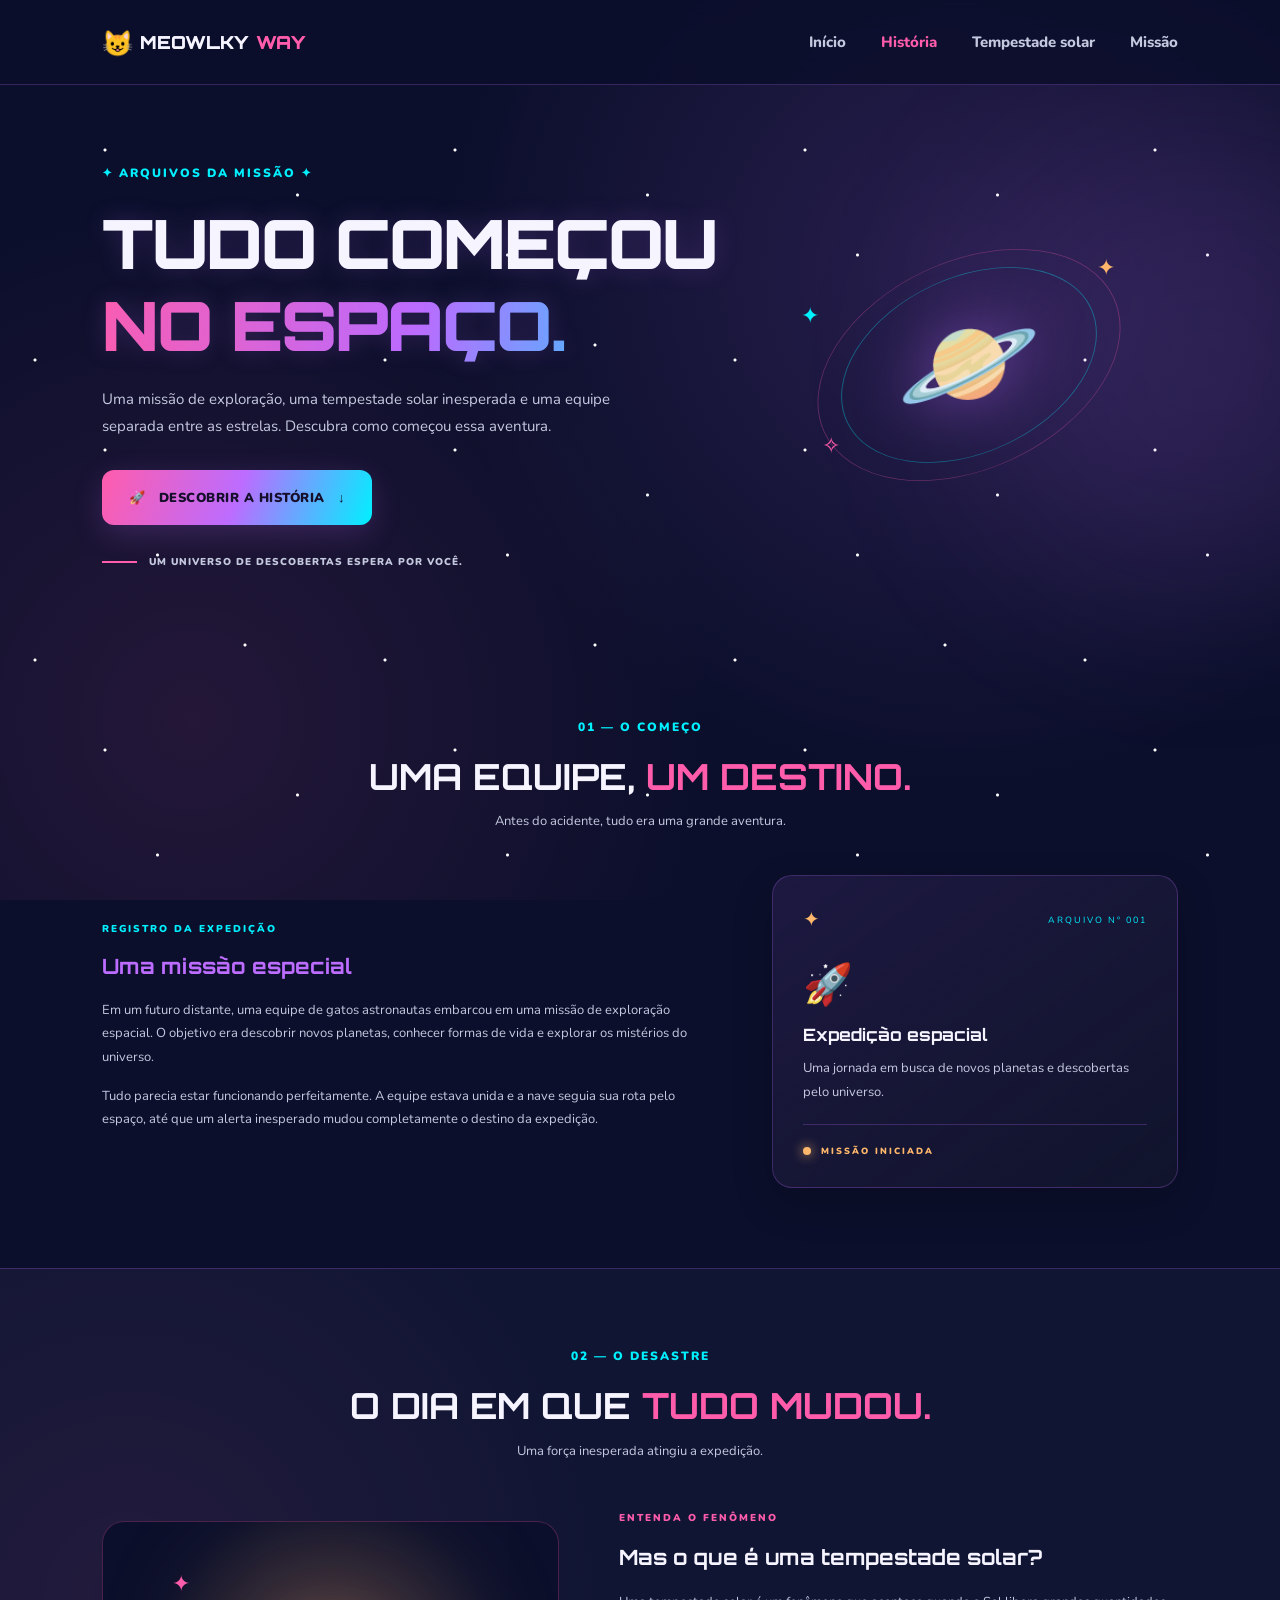
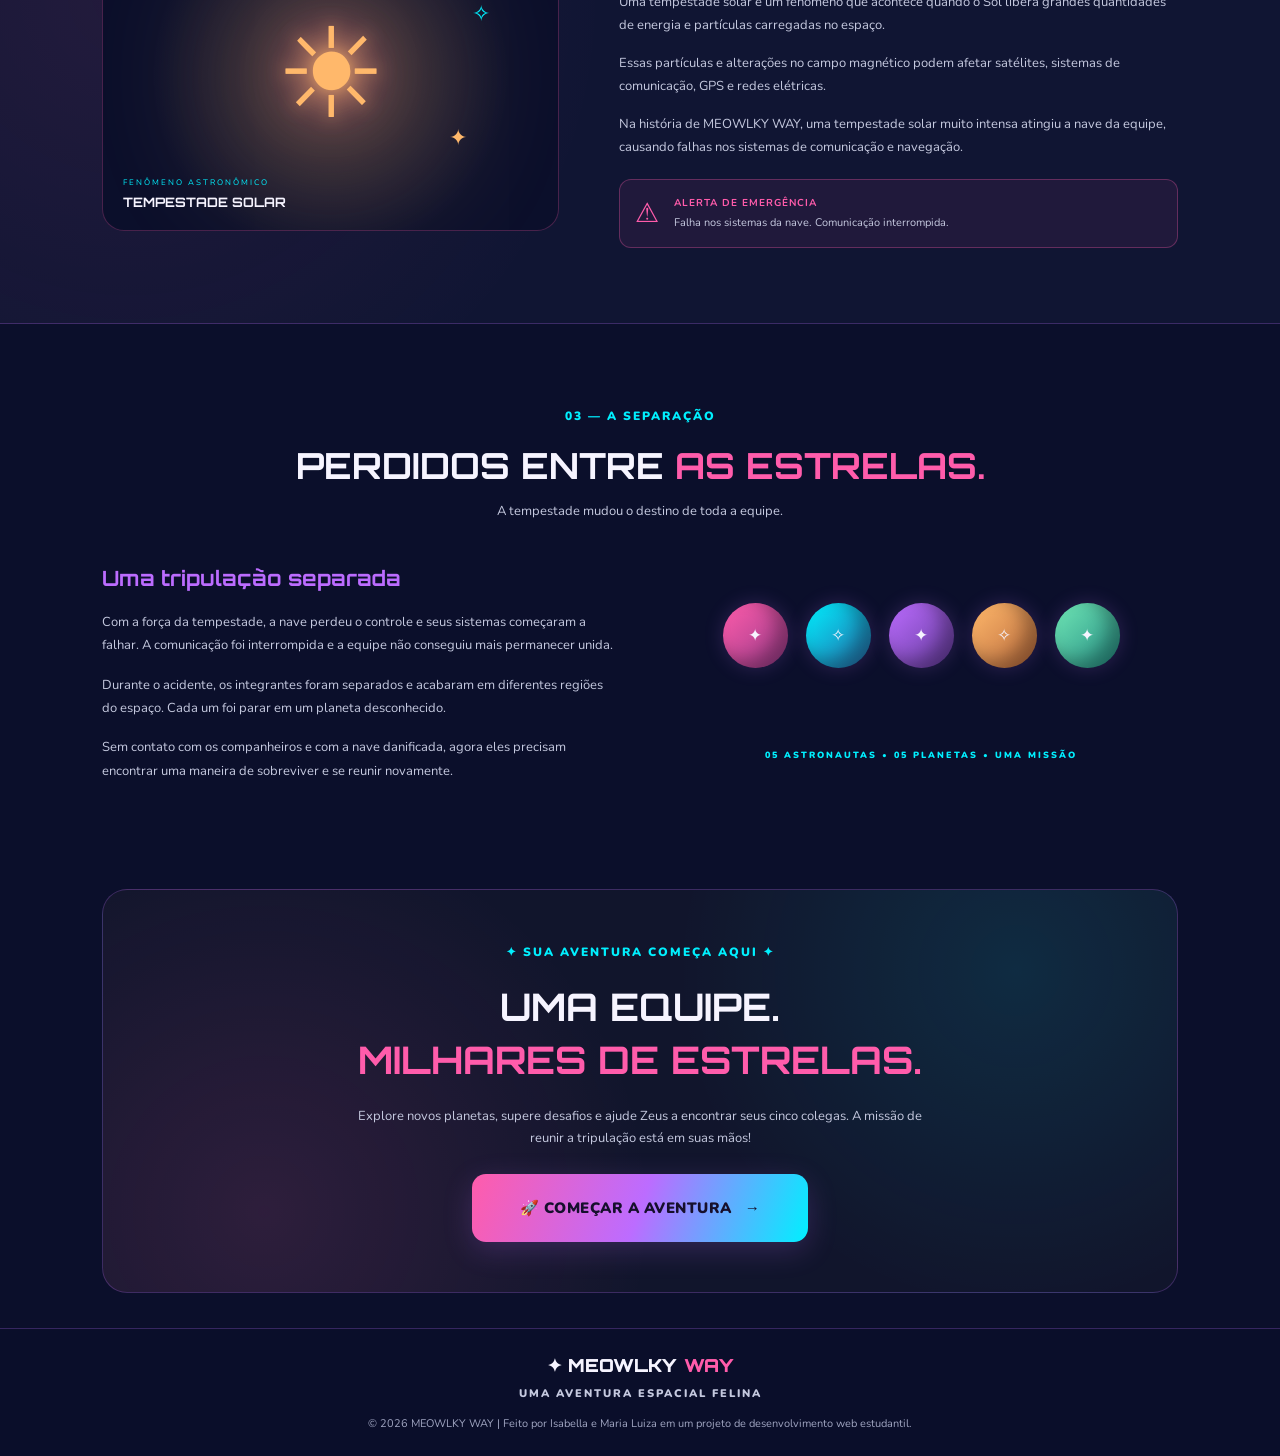
==== historia.html @ 4e88b12d "Add files via upload" ====
<!DOCTYPE html>
<html lang="pt-BR">

<head>
    <meta charset="UTF-8">
    <meta name="viewport" content="width=device-width, initial-scale=1.0">

    <title>História | MEOWLKY WAY</title>

    <link rel="stylesheet" href="css/historia.css">

    <link href="https://fonts.googleapis.com/css2?family=Nunito:wght@400;500;600;700;800;900&family=Orbitron:wght@500;600;700;800;900&display=swap" rel="stylesheet">
</head>

<body>


    <div class="space-background">
        <div class="stars"></div>
        <div class="nebula"></div>
    </div>

    <!-- CABEÇALHO -->
    <header class="header">

        <a href="index.html" class="logo">
            <span class="logo-icon">😺</span>
            MEOWLKY <span>WAY</span>
        </a>

        <nav class="navigation">
            <a href="index.html">Início</a>
            <a href="#historia" class="active">História</a>
            <a href="#tempestade">Tempestade solar</a>
            <a href="#missao">Missão</a>
        </nav>

    </header>

    <main>

        <!-- INTRODUÇÃO -->
        <section class="hero container">

            <div class="hero-content">

                <span class="section-label">✦ ARQUIVOS DA MISSÃO ✦</span>

                <h1>
                    TUDO COMEÇOU
                    <span>NO ESPAÇO.</span>
                </h1>

                <p class="hero-description">
                    Uma missão de exploração, uma tempestade solar inesperada
                    e uma equipe separada entre as estrelas. Descubra como
                    começou essa aventura.
                </p>

                <div class="hero-buttons">
                    <a href="#historia" class="btn btn-primary">
                        <span>🚀</span>
                        DESCOBRIR A HISTÓRIA
                        <span>↓</span>
                    </a>
                </div>

                <div class="bottom-note">
                    <span></span>
                    UM UNIVERSO DE DESCOBERTAS ESPERA POR VOCÊ.
                </div>

            </div>

            <div class="hero-decoration">
                <div class="hero-orbit orbit-one"></div>
                <div class="hero-orbit orbit-two"></div>
                <div class="hero-planet">🪐</div>
                <span class="hero-star star-one">✦</span>
                <span class="hero-star star-two">✧</span>
                <span class="hero-star star-three">✦</span>
            </div>

        </section>


        <!-- O COMEÇO -->
        <section class="story-section container" id="historia">

            <div class="section-heading">
                <span class="section-label">01 — O COMEÇO</span>

                <h2>
                    UMA EQUIPE,
                    <span>UM DESTINO.</span>
                </h2>

                <p>Antes do acidente, tudo era uma grande aventura.</p>
            </div>

            <div class="story-grid">

                <div class="story-text">

                    <span class="small-label">REGISTRO DA EXPEDIÇÃO</span>

                    <h3>Uma missão especial</h3>

                    <p>
                        Em um futuro distante, uma equipe de gatos astronautas
                        embarcou em uma missão de exploração espacial.
                        O objetivo era descobrir novos planetas, conhecer
                        formas de vida e explorar os mistérios do universo.
                    </p>

                    <p>
                        Tudo parecia estar funcionando perfeitamente.
                        A equipe estava unida e a nave seguia sua rota
                        pelo espaço, até que um alerta inesperado mudou
                        completamente o destino da expedição.
                    </p>

                </div>

                <div class="story-card">

                    <div class="card-top">
                        <span>✦</span>
                        <small>ARQUIVO Nº 001</small>
                    </div>

                    <div class="card-icon">🚀</div>

                    <h3>Expedição espacial</h3>

                    <p>
                        Uma jornada em busca de novos planetas
                        e descobertas pelo universo.
                    </p>

                    <div class="card-line"></div>

                    <div class="card-status">
                        <span class="status-dot"></span>
                        MISSÃO INICIADA
                    </div>

                </div>

            </div>

        </section>


        <!-- TEMPESTADE SOLAR -->
        <section class="solar-section" id="tempestade">

            <div class="container">

                <div class="section-heading">
                    <span class="section-label">02 — O DESASTRE</span>

                    <h2>
                        O DIA EM QUE
                        <span>TUDO MUDOU.</span>
                    </h2>

                    <p>Uma força inesperada atingiu a expedição.</p>
                </div>

                <div class="solar-grid">

                    <div class="solar-visual">

                        <div class="solar-glow"></div>

                        <div class="solar-symbol">☀</div>

                        <span class="solar-star solar-star-one">✦</span>
                        <span class="solar-star solar-star-two">✧</span>
                        <span class="solar-star solar-star-three">✦</span>

                        <div class="solar-caption">
                            <span>FENÔMENO ASTRONÔMICO</span>
                            <strong>TEMPESTADE SOLAR</strong>
                        </div>

                    </div>

                    <div class="solar-text">

                        <span class="small-label pink">ENTENDA O FENÔMENO</span>

                        <h3>Mas o que é uma tempestade solar?</h3>

                        <p>
                            Uma tempestade solar é um fenômeno que acontece
                            quando o Sol libera grandes quantidades de energia
                            e partículas carregadas no espaço.
                        </p>

                        <p>
                            Essas partículas e alterações no campo magnético
                            podem afetar satélites, sistemas de comunicação,
                            GPS e redes elétricas.
                        </p>

                        <p>
                            Na história de MEOWLKY WAY, uma tempestade solar
                            muito intensa atingiu a nave da equipe, causando
                            falhas nos sistemas de comunicação e navegação.
                        </p>

                        <div class="warning-card">
                            <span class="warning-icon">⚠</span>

                            <div>
                                <strong>ALERTA DE EMERGÊNCIA</strong>
                                <small>Falha nos sistemas da nave. Comunicação interrompida.</small>
                            </div>
                        </div>

                    </div>

                </div>

            </div>

        </section>


        <!-- SEPARAÇÃO DA EQUIPE -->
        <section class="separation-section container">

            <div class="section-heading">
                <span class="section-label">03 — A SEPARAÇÃO</span>

                <h2>
                    PERDIDOS ENTRE
                    <span>AS ESTRELAS.</span>
                </h2>

                <p>A tempestade mudou o destino de toda a equipe.</p>
            </div>

            <div class="separation-grid">

                <div class="separation-text">

                    <h3>Uma tripulação separada</h3>

                    <p>
                        Com a força da tempestade, a nave perdeu o controle
                        e seus sistemas começaram a falhar. A comunicação
                        foi interrompida e a equipe não conseguiu mais
                        permanecer unida.
                    </p>

                    <p>
                        Durante o acidente, os integrantes foram separados
                        e acabaram em diferentes regiões do espaço.
                        Cada um foi parar em um planeta desconhecido.
                    </p>

                    <p>
                        Sem contato com os companheiros e com a nave
                        danificada, agora eles precisam encontrar uma
                        maneira de sobreviver e se reunir novamente.
                    </p>

                </div>

                <div class="planet-display">

                 <div class="planet planet-pink">✦</div>
                <div class="planet planet-blue">✧</div>
                <div class="planet planet-purple">✦</div>
                <div class="planet planet-orange">✧</div>
                <div class="planet planet-green">✦</div>
                   
                        <span class="planet-caption">
                        05 ASTRONAUTAS • 05 PLANETAS • UMA MISSÃO
                    </span>

                </div>

            </div>

        </section>


        <!-- MISSÃO FINAL -->
        <section class="mission-section container" id="missao">

            <div class="mission-box">

                <span class="section-label">✦ SUA AVENTURA COMEÇA AQUI ✦</span>

                <h2>
                    UMA EQUIPE.
                    <span>MILHARES DE ESTRELAS.</span>
                </h2>

                <p>
                    Explore novos planetas, supere desafios e ajude
                    Zeus a encontrar seus cinco colegas. A missão
                    de reunir a tripulação está em suas mãos!
                </p>

                <a href="index.html" class="btn btn-primary">
                    🚀 COMEÇAR A AVENTURA
                    <span>→</span>
                </a>

            </div>

        </section>

    </main>


    <!-- RODAPÉ -->
    <footer class="footer">

        <a href="index.html" class="logo">
            ✦ MEOWLKY <span>WAY</span>
        </a>

        <p>UMA AVENTURA ESPACIAL FELINA</p>

        <span class="copyright">
            © 2026 MEOWLKY WAY | Feito por Isabella e Maria Luiza
            em um projeto de desenvolvimento web estudantil.
        </span>

    </footer>

</body>
</html>
---- css/historia.css ----
/* FONTES E CORES */

@import url('https://fonts.googleapis.com/css2?family=Nunito:wght@400;500;600;700;800;900&family=Orbitron:wght@500;600;700;800;900&display=swap');

:root {
    --fundo: #0B0F2B;
    --fundo-card: #11152C;

    --rosa: #FF5CAB;
    --azul: #00F0FF;
    --roxo: #BC6CFF;
    --laranja: #FFB86B;

    --branco: #F6F4FF;
    --texto: #C5C9DF;

    --borda: rgba(188, 108, 255, 0.25);
}


/* CONFIGURAÇÕES GERAIS */

* {
    margin: 0;
    padding: 0;
    box-sizing: border-box;
}

html {
    scroll-behavior: smooth;
}

body {
    background: var(--fundo);
    color: var(--branco);
    font-family: 'Nunito', sans-serif;
    overflow-x: hidden;
}

a {
    color: inherit;
    text-decoration: none;
}

.container {
    width: 84%;
    max-width: 1250px;
    margin: auto;
}


/* FUNDO ESPACIAL */

.space-background {
    position: fixed;
    inset: 0;
    z-index: -1;

    background:
        radial-gradient(
            circle at 75% 30%,
            rgba(188, 108, 255, 0.16),
            transparent 45%
        ),
        radial-gradient(
            circle at 15% 80%,
            rgba(255, 92, 171, 0.10),
            transparent 40%
        ),
        var(--fundo);
}

.stars {
    position: absolute;
    inset: 0;

    background-image:
        radial-gradient(2px 2px at 10% 20%, white 50%, transparent 100%),
        radial-gradient(2px 2px at 30% 50%, white 50%, transparent 100%),
        radial-gradient(2px 2px at 70% 15%, white 50%, transparent 100%),
        radial-gradient(2px 2px at 85% 65%, white 50%, transparent 100%),
        radial-gradient(2px 2px at 45% 85%, white 50%, transparent 100%);

    background-size: 350px 300px;
    animation: starsMove 35s linear infinite;
}

.nebula {
    position: absolute;
    width: 450px;
    height: 450px;
    right: -150px;
    top: 15%;

    border-radius: 50%;
    background: rgba(188, 108, 255, 0.12);
    filter: blur(90px);
}

@keyframes starsMove {
    from {
        transform: translateY(0);
    }

    to {
        transform: translateY(-300px);
    }
}


/* CABEÇALHO */

.header {
    height: 85px;
    padding: 0 8%;

    display: flex;
    align-items: center;
    justify-content: space-between;

    border-bottom: 1px solid var(--borda);
    background: rgba(11, 15, 43, 0.85);

    position: sticky;
    top: 0;
    z-index: 10;

    backdrop-filter: blur(12px);
}

.logo {
    display: flex;
    align-items: center;
    gap: 7px;

    font-family: 'Orbitron', sans-serif;
    font-size: 18px;
    font-weight: 900;
}

.logo span:last-child {
    color: var(--rosa);
}

.logo-icon {
    font-size: 25px;
}

.navigation {
    display: flex;
    gap: 35px;
}

.navigation a {
    color: var(--texto);
    font-size: 15px;
    font-weight: 800;
    transition: 0.3s;
}

.navigation a:hover,
.navigation a.active {
    color: var(--rosa);
}


/* INTRODUÇÃO */

.hero {
    min-height: 560px;

    display: grid;
    grid-template-columns: 1.2fr 0.8fr;
    align-items: center;
    gap: 30px;

    padding-top: 50px;
    padding-bottom: 50px;
}

.hero-content {
    max-width: 720px;
}

.section-label {
    color: var(--azul);
    font-size: 12px;
    font-weight: 900;
    letter-spacing: 2px;
}

.hero h1 {
    margin-top: 20px;

    font-family: 'Orbitron', sans-serif;
    font-size: clamp(40px, 5.5vw, 68px);
    line-height: 1.2;
    font-weight: 900;
    letter-spacing: -2px;

    text-shadow: 0 0 25px rgba(188, 108, 255, 0.2);
}

.hero h1 span {
    display: block;

    background: linear-gradient(
        100deg,
        var(--rosa),
        var(--roxo),
        var(--azul)
    );

    background-clip: text;
    -webkit-background-clip: text;
    color: transparent;
}

.hero-description {
    max-width: 550px;
    margin-top: 20px;

    color: var(--texto);
    font-size: 15px;
    line-height: 1.8;
}


/* BOTÕES */

.hero-buttons {
    margin-top: 30px;
}

.btn {
    min-height: 55px;
    padding: 0 27px;

    display: inline-flex;
    align-items: center;
    justify-content: center;
    gap: 13px;

    border-radius: 12px;

    font-size: 13px;
    font-weight: 900;
    letter-spacing: 0.5px;

    transition: 0.3s;
}

.btn-primary {
    color: #160F2C;

    background: linear-gradient(
        110deg,
        var(--rosa),
        var(--roxo),
        var(--azul)
    );

    box-shadow: 0 8px 30px rgba(188, 108, 255, 0.2);
}

.btn-primary:hover {
    transform: translateY(-4px);
    box-shadow: 0 10px 35px rgba(255, 92, 171, 0.3);
}


/* FRASE FINAL */

.bottom-note {
    display: flex;
    align-items: center;
    gap: 12px;

    margin-top: 30px;

    color: var(--texto);
    font-size: 10px;
    font-weight: 900;
    letter-spacing: 1px;
}

.bottom-note span {
    width: 35px;
    height: 2px;
    background: var(--rosa);
}


/* DECORAÇÃO ESPACIAL */

.hero-decoration {
    min-height: 320px;

    display: grid;
    place-items: center;

    position: relative;
}

.hero-planet {
    font-size: 115px;
    filter: drop-shadow(0 0 30px rgba(188, 108, 255, 0.45));

    animation: floating 5s ease-in-out infinite;
}

.hero-orbit {
    position: absolute;

    width: 270px;
    height: 270px;

    border: 1px solid rgba(0, 240, 255, 0.35);
    border-radius: 50%;

    transform: rotate(-25deg) scaleY(0.65);
}

.orbit-two {
    width: 320px;
    height: 320px;
    border-color: rgba(255, 92, 171, 0.3);
}

.hero-star {
    position: absolute;
    color: var(--laranja);
    font-size: 22px;
    animation: floating 3s ease-in-out infinite;
}

.star-one {
    top: 15%;
    right: 15%;
}

.star-two {
    bottom: 20%;
    left: 15%;
    color: var(--rosa);
}

.star-three {
    top: 30%;
    left: 10%;
    color: var(--azul);
}

@keyframes floating {
    0%, 100% {
        transform: translateY(0);
    }

    50% {
        transform: translateY(-13px);
    }
}


/* TÍTULOS DAS SEÇÕES */

.section-heading {
    text-align: center;
    margin-bottom: 45px;
}

.section-heading h2 {
    margin-top: 15px;

    font-family: 'Orbitron', sans-serif;
    font-size: clamp(25px, 3.5vw, 36px);
    line-height: 1.4;
}

.section-heading h2 span {
    color: var(--rosa);
}

.section-heading p {
    margin-top: 10px;
    color: var(--texto);
    font-size: 13px;
}


/* HISTÓRIA */

.story-section {
    padding-top: 70px;
    padding-bottom: 80px;
}

.story-grid {
    display: grid;
    grid-template-columns: 1.2fr 0.8fr;
    gap: 60px;
    align-items: center;
}

.small-label {
    color: var(--azul);
    font-size: 10px;
    font-weight: 900;
    letter-spacing: 2px;
}

.story-text h3,
.separation-text h3 {
    margin: 15px 0 20px;

    font-family: 'Orbitron', sans-serif;
    font-size: 21px;
    color: var(--roxo);
}

.story-text p,
.separation-text p {
    margin-bottom: 16px;

    color: var(--texto);
    font-size: 13px;
    line-height: 1.8;
}


/* CARD DA HISTÓRIA */

.story-card {
    padding: 30px;

    border: 1px solid var(--borda);
    border-radius: 20px;

    background:
        linear-gradient(
            145deg,
            rgba(188, 108, 255, 0.10),
            rgba(17, 21, 44, 0.9)
        );

    box-shadow: 0 15px 40px rgba(0, 0, 0, 0.2);
    transition: 0.3s;
}

.story-card:hover {
    transform: translateY(-5px);
    border-color: var(--azul);
}

.card-top {
    display: flex;
    align-items: center;
    justify-content: space-between;
}

.card-top span {
    color: var(--laranja);
    font-size: 20px;
}

.card-top small {
    color: var(--azul);
    font-size: 9px;
    letter-spacing: 2px;
}

.card-icon {
    margin: 25px 0 12px;
    font-size: 40px;
}

.story-card h3 {
    font-family: 'Orbitron', sans-serif;
    font-size: 17px;
}

.story-card p {
    margin-top: 12px;
    color: var(--texto);
    font-size: 13px;
    line-height: 1.8;
}

.card-line {
    height: 1px;
    margin: 20px 0;
    background: var(--borda);
}

.card-status {
    display: flex;
    align-items: center;
    gap: 10px;

    color: var(--laranja);
    font-size: 9px;
    font-weight: 900;
    letter-spacing: 2px;
}

.status-dot {
    width: 8px;
    height: 8px;
    border-radius: 50%;
    background: var(--laranja);
    box-shadow: 0 0 12px var(--laranja);
}


/* TEMPESTADE SOLAR */

.solar-section {
    padding: 75px 0;

    background:
        radial-gradient(
            circle at 10% 50%,
            rgba(255, 92, 171, 0.08),
            transparent 40%
        ),
        #101533;

    border-top: 1px solid var(--borda);
    border-bottom: 1px solid var(--borda);
}

.solar-grid {
    display: grid;
    grid-template-columns: 0.9fr 1.1fr;
    align-items: center;
    gap: 60px;
}

.solar-visual {
    min-height: 310px;

    display: grid;
    place-items: center;

    position: relative;
    overflow: hidden;

    border: 1px solid rgba(255, 92, 171, 0.25);
    border-radius: 22px;

    background:
        radial-gradient(
            circle at center,
            rgba(255, 184, 107, 0.15),
            transparent 65%
        ),
        #0B0F2B;
}

.solar-glow {
    position: absolute;

    width: 170px;
    height: 170px;

    border-radius: 50%;
    background: var(--laranja);
    filter: blur(80px);
    opacity: 0.45;
}

.solar-symbol {
    position: relative;
    z-index: 1;

    color: var(--laranja);
    font-size: 125px;

    text-shadow:
        0 0 20px var(--laranja),
        0 0 60px rgba(255, 92, 171, 0.8);

    animation: solarPulse 4s ease-in-out infinite;
}

@keyframes solarPulse {
    0%, 100% {
        transform: scale(1);
    }

    50% {
        transform: scale(1.08);
    }
}

.solar-caption {
    position: absolute;
    bottom: 20px;
    left: 20px;
    z-index: 2;
}

.solar-caption span {
    display: block;
    color: var(--azul);
    font-size: 8px;
    letter-spacing: 2px;
}

.solar-caption strong {
    display: block;
    margin-top: 6px;

    font-family: 'Orbitron', sans-serif;
    font-size: 13px;
}

.solar-star {
    position: absolute;
    color: var(--rosa);
    font-size: 22px;
}

.solar-star-one {
    top: 15%;
    left: 15%;
}

.solar-star-two {
    top: 25%;
    right: 15%;
    color: var(--azul);
}

.solar-star-three {
    bottom: 25%;
    right: 20%;
    color: var(--laranja);
}

.pink {
    color: var(--rosa);
}

.solar-text h3 {
    margin: 15px 0 18px;

    font-family: 'Orbitron', sans-serif;
    font-size: 21px;
    line-height: 1.5;
}

.solar-text p {
    margin-bottom: 14px;

    color: var(--texto);
    font-size: 13px;
    line-height: 1.8;
}


/* ALERTA */

.warning-card {
    display: flex;
    align-items: center;
    gap: 15px;

    margin-top: 20px;
    padding: 15px;

    border: 1px solid rgba(255, 92, 171, 0.3);
    border-radius: 12px;

    background: rgba(255, 92, 171, 0.07);
}

.warning-icon {
    color: var(--rosa);
    font-size: 27px;
}

.warning-card strong {
    display: block;
    color: var(--rosa);
    font-size: 10px;
    letter-spacing: 1px;
}

.warning-card small {
    display: block;
    margin-top: 5px;
    color: var(--texto);
    font-size: 11px;
    line-height: 1.5;
}


/* SEPARAÇÃO */

.separation-section {
    padding-top: 80px;
    padding-bottom: 75px;
}

.separation-grid {
    display: grid;
    grid-template-columns: 1fr 1fr;
    gap: 50px;
    align-items: center;
}

.separation-text h3 {
    margin-top: 0;
}

.planet-display {
    min-height: 220px;

    display: flex;
    justify-content: center;
    align-items: center;
    flex-wrap: wrap;
    gap: 18px;

    position: relative;
}

.planet {
    width: 65px;
    height: 65px;

    display: grid;
    place-items: center;

    border-radius: 50%;
    font-size: 17px;

    box-shadow:
        inset -12px -8px 17px rgba(0, 0, 0, 0.3),
        0 0 20px rgba(188, 108, 255, 0.2);

    animation: floating 4s ease-in-out infinite;
}

.planet-pink {
    background: linear-gradient(135deg, var(--rosa), #963A88);
}

.planet-blue {
    background: linear-gradient(135deg, var(--azul), #2769A7);
    animation-delay: 0.5s;
}

.planet-purple {
    background: linear-gradient(135deg, var(--roxo), #633B9B);
    animation-delay: 1s;
}

.planet-orange {
    background: linear-gradient(135deg, var(--laranja), #B96A3C);
    animation-delay: 1.5s;
}

.planet-green {
    background: linear-gradient(135deg, #70E6B5, #238C83);
    animation-delay: 2s;
}

.planet-caption {
    width: 100%;
    text-align: center;

    color: var(--azul);
    font-size: 9px;
    font-weight: 900;
    letter-spacing: 2px;
}


/* MISSÃO FINAL */

.mission-section {
    padding-top: 15px;
    padding-bottom: 35px;
}

.mission-box {
    padding: 50px 30px;
    text-align: center;

    border: 1px solid var(--borda);
    border-radius: 25px;

    background:
        radial-gradient(
            circle at 85% 20%,
            rgba(0, 240, 255, 0.10),
            transparent 35%
        ),
        radial-gradient(
            circle at 15% 80%,
            rgba(255, 92, 171, 0.12),
            transparent 40%
        ),
        var(--fundo-card);
}

.mission-box h2 {
    margin: 18px 0;

    font-family: 'Orbitron', sans-serif;
    font-size: clamp(24px, 3.5vw, 38px);
    line-height: 1.4;
}

.mission-box h2 span {
    display: block;
    color: var(--rosa);
}

.mission-box p {
    max-width: 580px;
    margin: 0 auto 25px;

    color: var(--texto);
    font-size: 13px;
    line-height: 1.7;
}


/* BOTÃO MAIOR DA MISSÃO */

.mission-box .btn {
    min-height: 68px;
    padding: 0 48px;

    font-size: 15px;
    border-radius: 14px;
}


/* RODAPÉ */

.footer {
    padding: 25px 8%;

    display: flex;
    flex-direction: column;
    align-items: center;
    gap: 10px;

    border-top: 1px solid var(--borda);
    background: rgba(11, 15, 43, 0.9);
}

.footer p {
    color: var(--texto);
    font-size: 11px;
    letter-spacing: 2px;
    font-weight: 900;
}

.copyright {
    margin-top: 5px;

    color: #A0A5C1;
    font-size: 11px;
    text-align: center;
}


/* RESPONSIVIDADE */

@media (max-width: 850px) {

    .header {
        height: auto;
        min-height: 85px;
        padding: 20px 5%;
        flex-wrap: wrap;
        gap: 20px;
        justify-content: center;
    }

    .navigation {
        justify-content: center;
        gap: 20px;
        flex-wrap: wrap;
    }

    .navigation a {
        font-size: 13px;
    }

    .hero {
        grid-template-columns: 1fr;
        text-align: center;
        padding-top: 60px;
        padding-bottom: 40px;
    }

    .hero-content {
        margin: auto;
    }

    .hero-description {
        margin-left: auto;
        margin-right: auto;
    }

    .hero-buttons {
        display: flex;
        justify-content: center;
    }

    .bottom-note {
        justify-content: center;
        font-size: 9px;
    }

    .hero-decoration {
        min-height: 280px;
    }

    .story-grid,
    .solar-grid,
    .separation-grid {
        grid-template-columns: 1fr;
        gap: 40px;
    }

    .story-card {
        max-width: 500px;
        width: 100%;
        margin: auto;
    }

    .solar-visual {
        max-width: 550px;
        width: 100%;
        margin: auto;
    }

    .separation-text {
        order: 1;
    }

    .planet-display {
        order: 2;
    }
}


/* CELULAR */

@media (max-width: 480px) {

    .container {
        width: 90%;
    }

    .logo {
        font-size: 15px;
    }

    .navigation {
        gap: 13px;
    }

    .navigation a {
        font-size: 11px;
    }

    .hero h1 {
        font-size: 36px;
        letter-spacing: -1px;
    }

    .hero-description {
        font-size: 14px;
    }

    .hero-planet {
        font-size: 95px;
    }

    .hero-orbit {
        width: 230px;
        height: 230px;
    }

    .orbit-two {
        width: 270px;
        height: 270px;
    }

    .section-heading h2 {
        font-size: 24px;
    }

    .story-section,
    .separation-section {
        padding-top: 60px;
        padding-bottom: 60px;
    }

    .solar-section {
        padding: 60px 0;
    }

    .story-card {
        padding: 25px;
    }

    .solar-visual {
        min-height: 260px;
    }

    .solar-symbol {
        font-size: 100px;
    }

    .planet-display {
        min-height: 180px;
        gap: 13px;
    }

    .planet {
        width: 55px;
        height: 55px;
        font-size: 15px;
    }

    .mission-section {
        padding-top: 10px;
        padding-bottom: 25px;
    }

    .mission-box {
        padding: 40px 20px;
    }

    .mission-box h2 {
        font-size: 23px;
    }

    .mission-box p {
        font-size: 12px;
    }

    .mission-box .btn {
        width: 100%;
        min-height: 65px;
        padding: 0 15px;
        font-size: 13px;
    }

    .btn {
        width: 100%;
        font-size: 11px;
        padding: 0 15px;
    }

    .footer {
        padding: 22px 5%;
    }
}
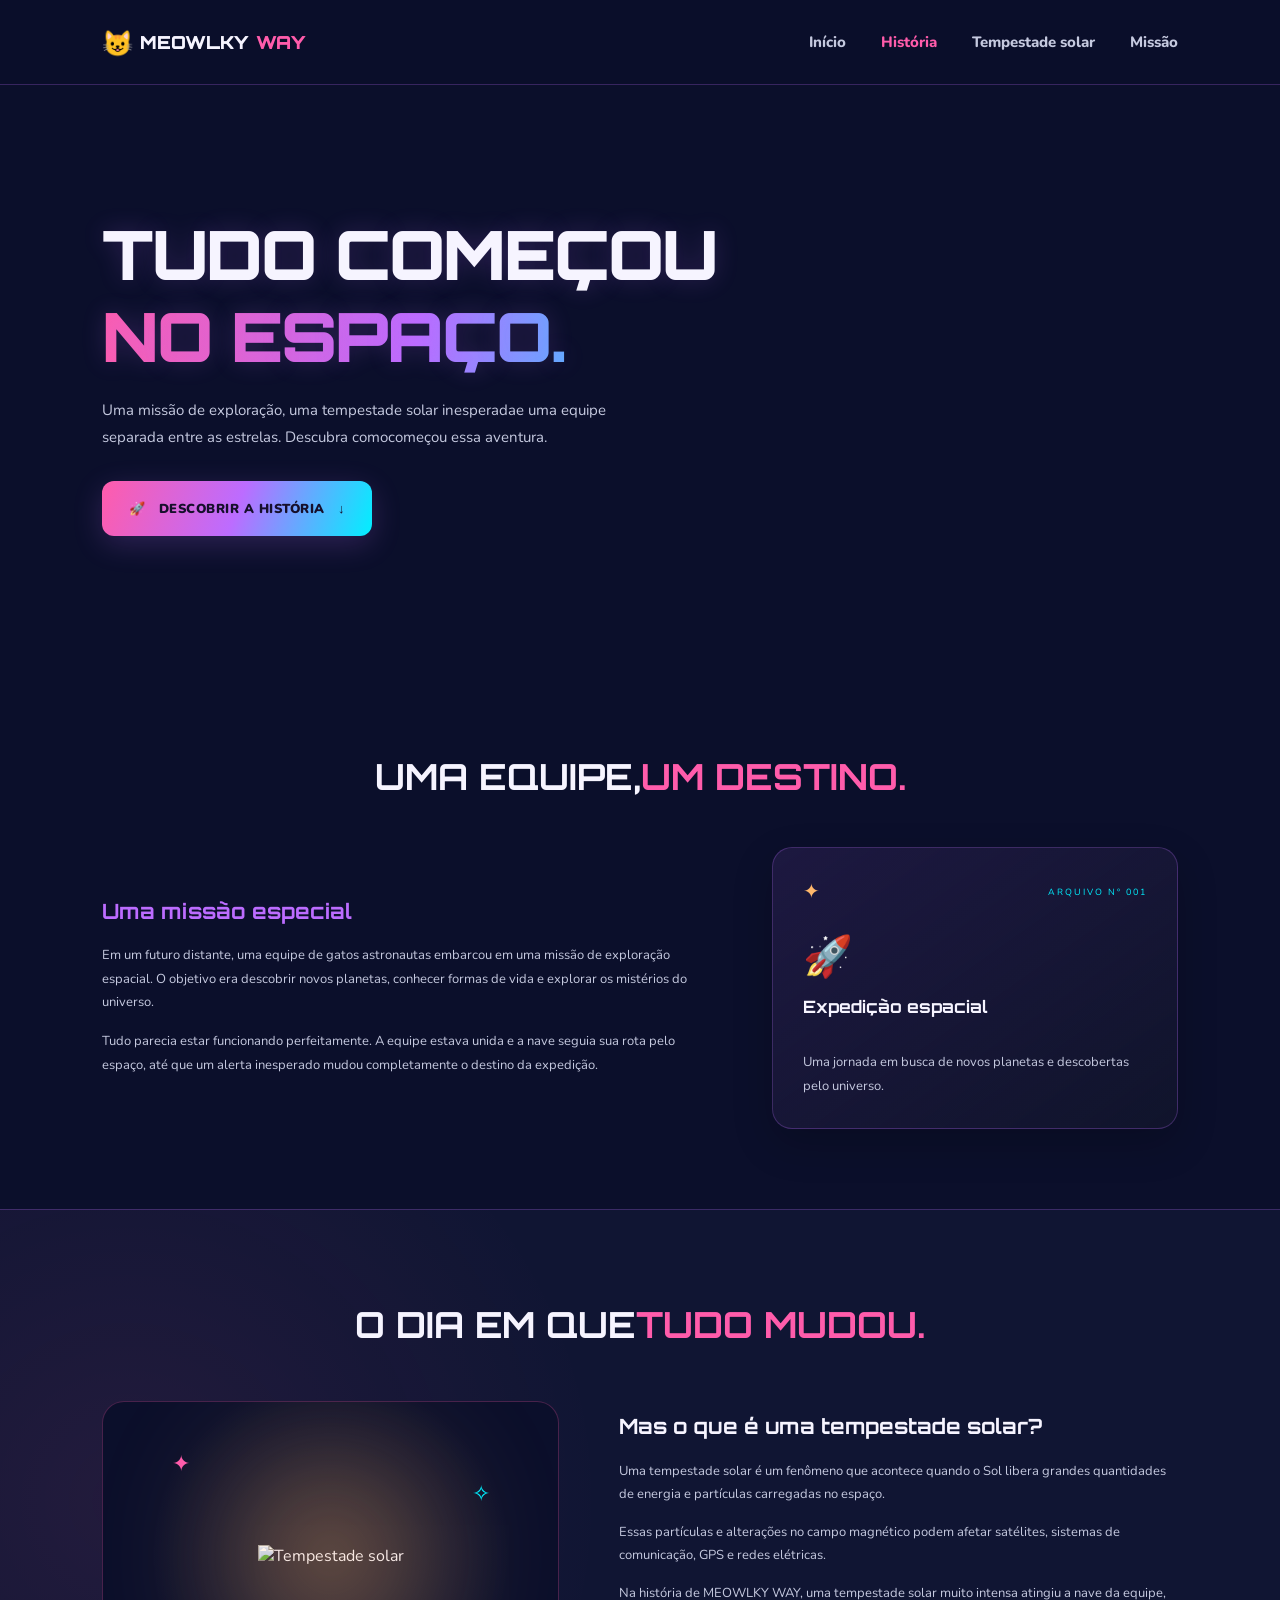
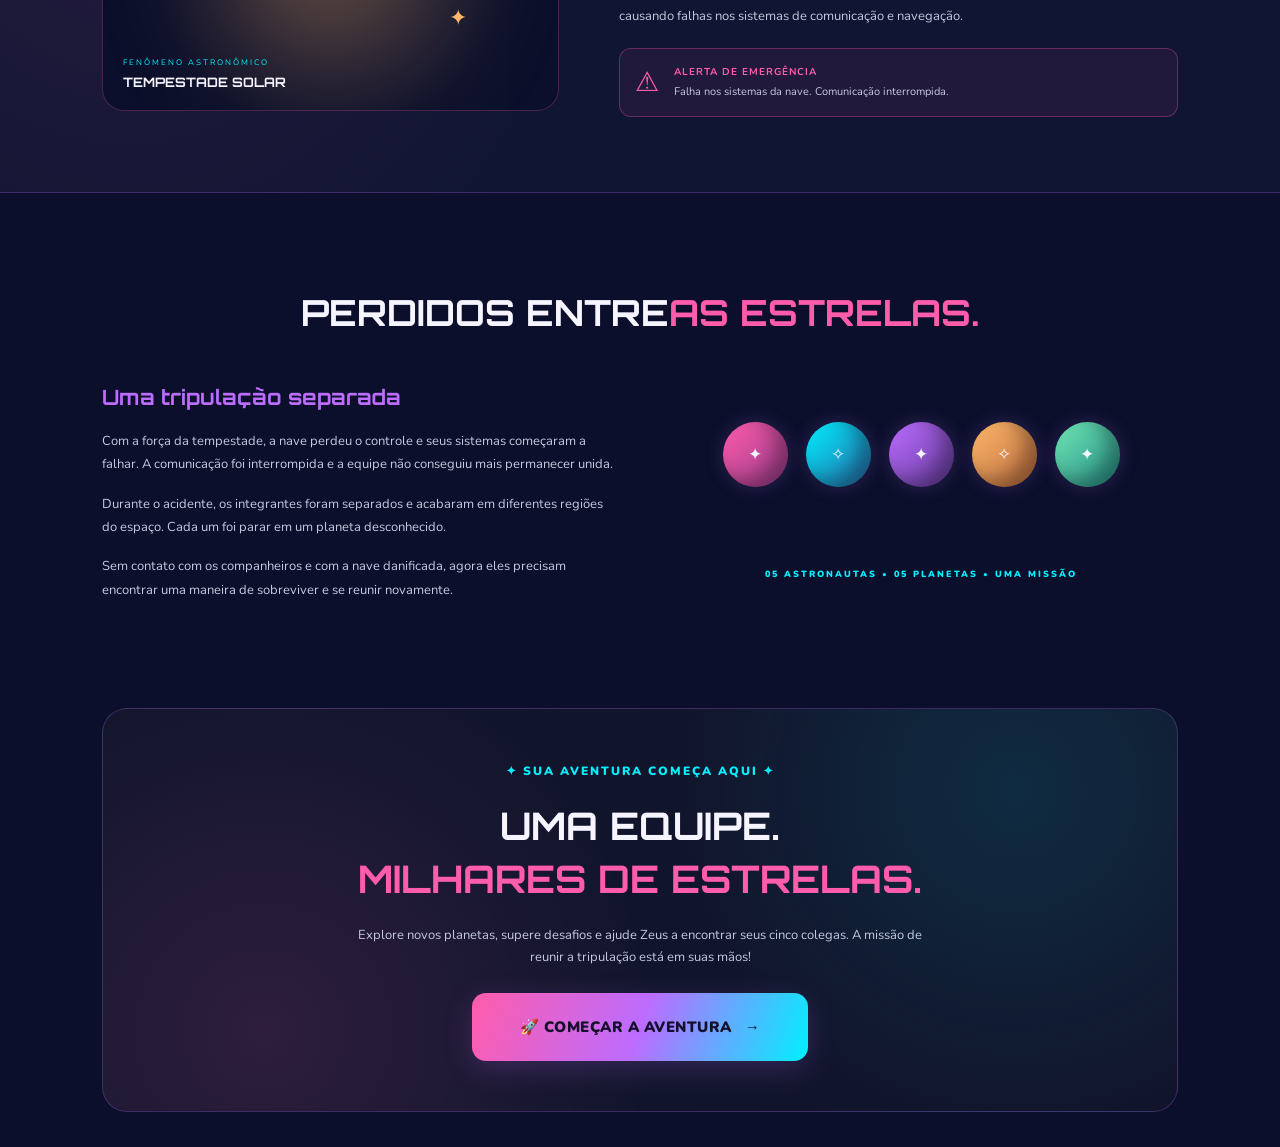
==== commit 41aaee8d: "Update historia.html" ====
--- a/historia.html
+++ b/historia.html
@@ -1,32 +1,22 @@
-
 <!DOCTYPE html>
 <html lang="pt-BR">
-
 <head>
     <meta charset="UTF-8">
     <meta name="viewport" content="width=device-width, initial-scale=1.0">
-
     <title>História | MEOWLKY WAY</title>
-
     <link rel="stylesheet" href="css/historia.css">
-
     <link href="https://fonts.googleapis.com/css2?family=Nunito:wght@400;500;600;700;800;900&family=Orbitron:wght@500;600;700;800;900&display=swap" rel="stylesheet">
 </head>
 
 <body>
-
-
-    <div class="space-background">
-        <div class="stars"></div>
-        <div class="nebula"></div>
+    <div class="fundo">
+        <div class="estrela"></div>
+        <div class="nebulosa"></div>
     </div>
 
-    <!-- CABEÇALHO -->
     <header class="header">
-
         <a href="index.html" class="logo">
-            <span class="logo-icon">😺</span>
-            MEOWLKY <span>WAY</span>
+            <span class="logo-icon">😺</span>MEOWLKY <span>WAY</span>
         </a>
 
         <nav class="navigation">
@@ -35,149 +25,61 @@
             <a href="#tempestade">Tempestade solar</a>
             <a href="#missao">Missão</a>
         </nav>
-
     </header>
 
     <main>
-
-        <!-- INTRODUÇÃO -->
         <section class="hero container">
-
             <div class="hero-content">
-
-                <span class="section-label">✦ ARQUIVOS DA MISSÃO ✦</span>
-
-                <h1>
-                    TUDO COMEÇOU
-                    <span>NO ESPAÇO.</span>
-                </h1>
-
-                <p class="hero-description">
-                    Uma missão de exploração, uma tempestade solar inesperada
-                    e uma equipe separada entre as estrelas. Descubra como
-                    começou essa aventura.
-                </p>
-
+                <h1>TUDO COMEÇOU<span>NO ESPAÇO.</span></h1>
+                <p class="hero-description">Uma missão de exploração, uma tempestade solar inesperadae uma equipe separada entre as estrelas. Descubra comocomeçou essa aventura.</p>
                 <div class="hero-buttons">
                     <a href="#historia" class="btn btn-primary">
-                        <span>🚀</span>
-                        DESCOBRIR A HISTÓRIA
-                        <span>↓</span>
+                        <span>🚀</span>DESCOBRIR A HISTÓRIA<span>↓</span>
                     </a>
                 </div>
-
-                <div class="bottom-note">
-                    <span></span>
-                    UM UNIVERSO DE DESCOBERTAS ESPERA POR VOCÊ.
-                </div>
-
             </div>
-
-            <div class="hero-decoration">
-                <div class="hero-orbit orbit-one"></div>
-                <div class="hero-orbit orbit-two"></div>
-                <div class="hero-planet">🪐</div>
-                <span class="hero-star star-one">✦</span>
-                <span class="hero-star star-two">✧</span>
-                <span class="hero-star star-three">✦</span>
-            </div>
-
         </section>
+    </br>
 
 
-        <!-- O COMEÇO -->
         <section class="story-section container" id="historia">
-
             <div class="section-heading">
-                <span class="section-label">01 — O COMEÇO</span>
-
-                <h2>
-                    UMA EQUIPE,
-                    <span>UM DESTINO.</span>
-                </h2>
-
-                <p>Antes do acidente, tudo era uma grande aventura.</p>
+                <h2>UMA EQUIPE,<span>UM DESTINO.</span></h2>
             </div>
 
             <div class="story-grid">
-
                 <div class="story-text">
-
-                    <span class="small-label">REGISTRO DA EXPEDIÇÃO</span>
-
                     <h3>Uma missão especial</h3>
-
-                    <p>
-                        Em um futuro distante, uma equipe de gatos astronautas
-                        embarcou em uma missão de exploração espacial.
-                        O objetivo era descobrir novos planetas, conhecer
-                        formas de vida e explorar os mistérios do universo.
-                    </p>
-
-                    <p>
-                        Tudo parecia estar funcionando perfeitamente.
-                        A equipe estava unida e a nave seguia sua rota
-                        pelo espaço, até que um alerta inesperado mudou
-                        completamente o destino da expedição.
-                    </p>
-
+                    <p>Em um futuro distante, uma equipe de gatos astronautas embarcou em uma missão de exploração espacial. O objetivo era descobrir novos planetas, conhecer formas de vida e explorar os mistérios do universo.</p>
+                    <p>Tudo parecia estar funcionando perfeitamente. A equipe estava unida e a nave seguia sua rota pelo espaço, até que um alerta inesperado mudou completamente o destino da expedição.</p>
                 </div>
 
                 <div class="story-card">
-
                     <div class="card-top">
                         <span>✦</span>
                         <small>ARQUIVO Nº 001</small>
                     </div>
 
                     <div class="card-icon">🚀</div>
-
                     <h3>Expedição espacial</h3>
-
-                    <p>
-                        Uma jornada em busca de novos planetas
-                        e descobertas pelo universo.
-                    </p>
-
-                    <div class="card-line"></div>
-
+                    </br>
+                    <p>Uma jornada em busca de novos planetas e descobertas pelo universo.</p>
                     <div class="card-status">
-                        <span class="status-dot"></span>
-                        MISSÃO INICIADA
                     </div>
-
                 </div>
-
             </div>
-
         </section>
 
-
-        <!-- TEMPESTADE SOLAR -->
         <section class="solar-section" id="tempestade">
-
             <div class="container">
-
                 <div class="section-heading">
-                    <span class="section-label">02 — O DESASTRE</span>
-
-                    <h2>
-                        O DIA EM QUE
-                        <span>TUDO MUDOU.</span>
-                    </h2>
-
-                    <p>Uma força inesperada atingiu a expedição.</p>
+                    <h2>O DIA EM QUE<span>TUDO MUDOU.</span></h2>
                 </div>
 
                 <div class="solar-grid">
-
                     <div class="solar-visual">
-
                         <div class="solar-glow"></div>
-
-                        <div class="solar-symbol">☀</div>
-
-                        <span class="solar-star solar-star-one">✦</span>
+                        <img src="tempestade.webp" alt="Tempestade solar" class="solar-image">                        <span class="solar-star solar-star-one">✦</span>
                         <span class="solar-star solar-star-two">✧</span>
                         <span class="solar-star solar-star-three">✦</span>
 
@@ -189,28 +91,12 @@
                     </div>
 
                     <div class="solar-text">
+                        <h3>Mas o que é uma tempestade solar?</h3>
+                        <p>Uma tempestade solar é um fenômeno que acontece quando o Sol libera grandes quantidades de energia e partículas carregadas no espaço.</p>
 
-                        <span class="small-label pink">ENTENDA O FENÔMENO</span>
+                        <p>Essas partículas e alterações no campo magnético podem afetar satélites, sistemas de comunicação, GPS e redes elétricas.</p>
 
-                        <h3>Mas o que é uma tempestade solar?</h3>
-
-                        <p>
-                            Uma tempestade solar é um fenômeno que acontece
-                            quando o Sol libera grandes quantidades de energia
-                            e partículas carregadas no espaço.
-                        </p>
-
-                        <p>
-                            Essas partículas e alterações no campo magnético
-                            podem afetar satélites, sistemas de comunicação,
-                            GPS e redes elétricas.
-                        </p>
-
-                        <p>
-                            Na história de MEOWLKY WAY, uma tempestade solar
-                            muito intensa atingiu a nave da equipe, causando
-                            falhas nos sistemas de comunicação e navegação.
-                        </p>
+                        <p>Na história de MEOWLKY WAY, uma tempestade solar muito intensa atingiu a nave da equipe, causando falhas nos sistemas de comunicação e navegação.</p>
 
                         <div class="warning-card">
                             <span class="warning-icon">⚠</span>
@@ -220,121 +106,49 @@
                                 <small>Falha nos sistemas da nave. Comunicação interrompida.</small>
                             </div>
                         </div>
-
                     </div>
-
                 </div>
-
             </div>
-
         </section>
 
 
-        <!-- SEPARAÇÃO DA EQUIPE -->
         <section class="separation-section container">
-
             <div class="section-heading">
-                <span class="section-label">03 — A SEPARAÇÃO</span>
-
-                <h2>
-                    PERDIDOS ENTRE
-                    <span>AS ESTRELAS.</span>
-                </h2>
-
-                <p>A tempestade mudou o destino de toda a equipe.</p>
+                <h2>PERDIDOS ENTRE<span>AS ESTRELAS.</span></h2>
             </div>
 
             <div class="separation-grid">
-
                 <div class="separation-text">
-
                     <h3>Uma tripulação separada</h3>
-
-                    <p>
-                        Com a força da tempestade, a nave perdeu o controle
-                        e seus sistemas começaram a falhar. A comunicação
-                        foi interrompida e a equipe não conseguiu mais
-                        permanecer unida.
-                    </p>
-
-                    <p>
-                        Durante o acidente, os integrantes foram separados
-                        e acabaram em diferentes regiões do espaço.
-                        Cada um foi parar em um planeta desconhecido.
-                    </p>
-
-                    <p>
-                        Sem contato com os companheiros e com a nave
-                        danificada, agora eles precisam encontrar uma
-                        maneira de sobreviver e se reunir novamente.
-                    </p>
-
+                    <p>Com a força da tempestade, a nave perdeu o controle e seus sistemas começaram a falhar. A comunicação foi interrompida e a equipe não conseguiu mais permanecer unida.</p>
+                    <p>Durante o acidente, os integrantes foram separados e acabaram em diferentes regiões do espaço. Cada um foi parar em um planeta desconhecido.</p>
+                    <p>Sem contato com os companheiros e com a nave danificada, agora eles precisam encontrar uma maneira de sobreviver e se reunir novamente.</p>
                 </div>
 
                 <div class="planet-display">
 
-                 <div class="planet planet-pink">✦</div>
-                <div class="planet planet-blue">✧</div>
-                <div class="planet planet-purple">✦</div>
-                <div class="planet planet-orange">✧</div>
-                <div class="planet planet-green">✦</div>
-                   
-                        <span class="planet-caption">
-                        05 ASTRONAUTAS • 05 PLANETAS • UMA MISSÃO
-                    </span>
-
+                    <div class="planet planet-pink">✦</div>
+                    <div class="planet planet-blue">✧</div>
+                    <div class="planet planet-purple">✦</div>
+                    <div class="planet planet-orange">✧</div>
+                    <div class="planet planet-green">✦</div>
+                        <span class="planet-caption">05 ASTRONAUTAS • 05 PLANETAS • UMA MISSÃO</span>
                 </div>
-
             </div>
-
         </section>
 
-
-        <!-- MISSÃO FINAL -->
         <section class="mission-section container" id="missao">
-
             <div class="mission-box">
-
                 <span class="section-label">✦ SUA AVENTURA COMEÇA AQUI ✦</span>
-
-                <h2>
-                    UMA EQUIPE.
-                    <span>MILHARES DE ESTRELAS.</span>
-                </h2>
-
-                <p>
-                    Explore novos planetas, supere desafios e ajude
-                    Zeus a encontrar seus cinco colegas. A missão
-                    de reunir a tripulação está em suas mãos!
-                </p>
+                <h2>UMA EQUIPE.<span>MILHARES DE ESTRELAS.</span></h2>
+                <p>Explore novos planetas, supere desafios e ajude Zeus a encontrar seus cinco colegas. A missão de reunir a tripulação está em suas mãos!</p>
 
                 <a href="index.html" class="btn btn-primary">
                     🚀 COMEÇAR A AVENTURA
                     <span>→</span>
                 </a>
-
             </div>
-
         </section>
-
     </main>
-
-
-    <!-- RODAPÉ -->
-    <footer class="footer">
-
-        <a href="index.html" class="logo">
-            ✦ MEOWLKY <span>WAY</span>
-        </a>
-
-        <p>UMA AVENTURA ESPACIAL FELINA</p>
-
-        <span class="copyright">
-            © 2026 MEOWLKY WAY | Feito por Isabella e Maria Luiza
-            em um projeto de desenvolvimento web estudantil.
-        </span>
-
-    </footer>
-
 </body>
 </html>
